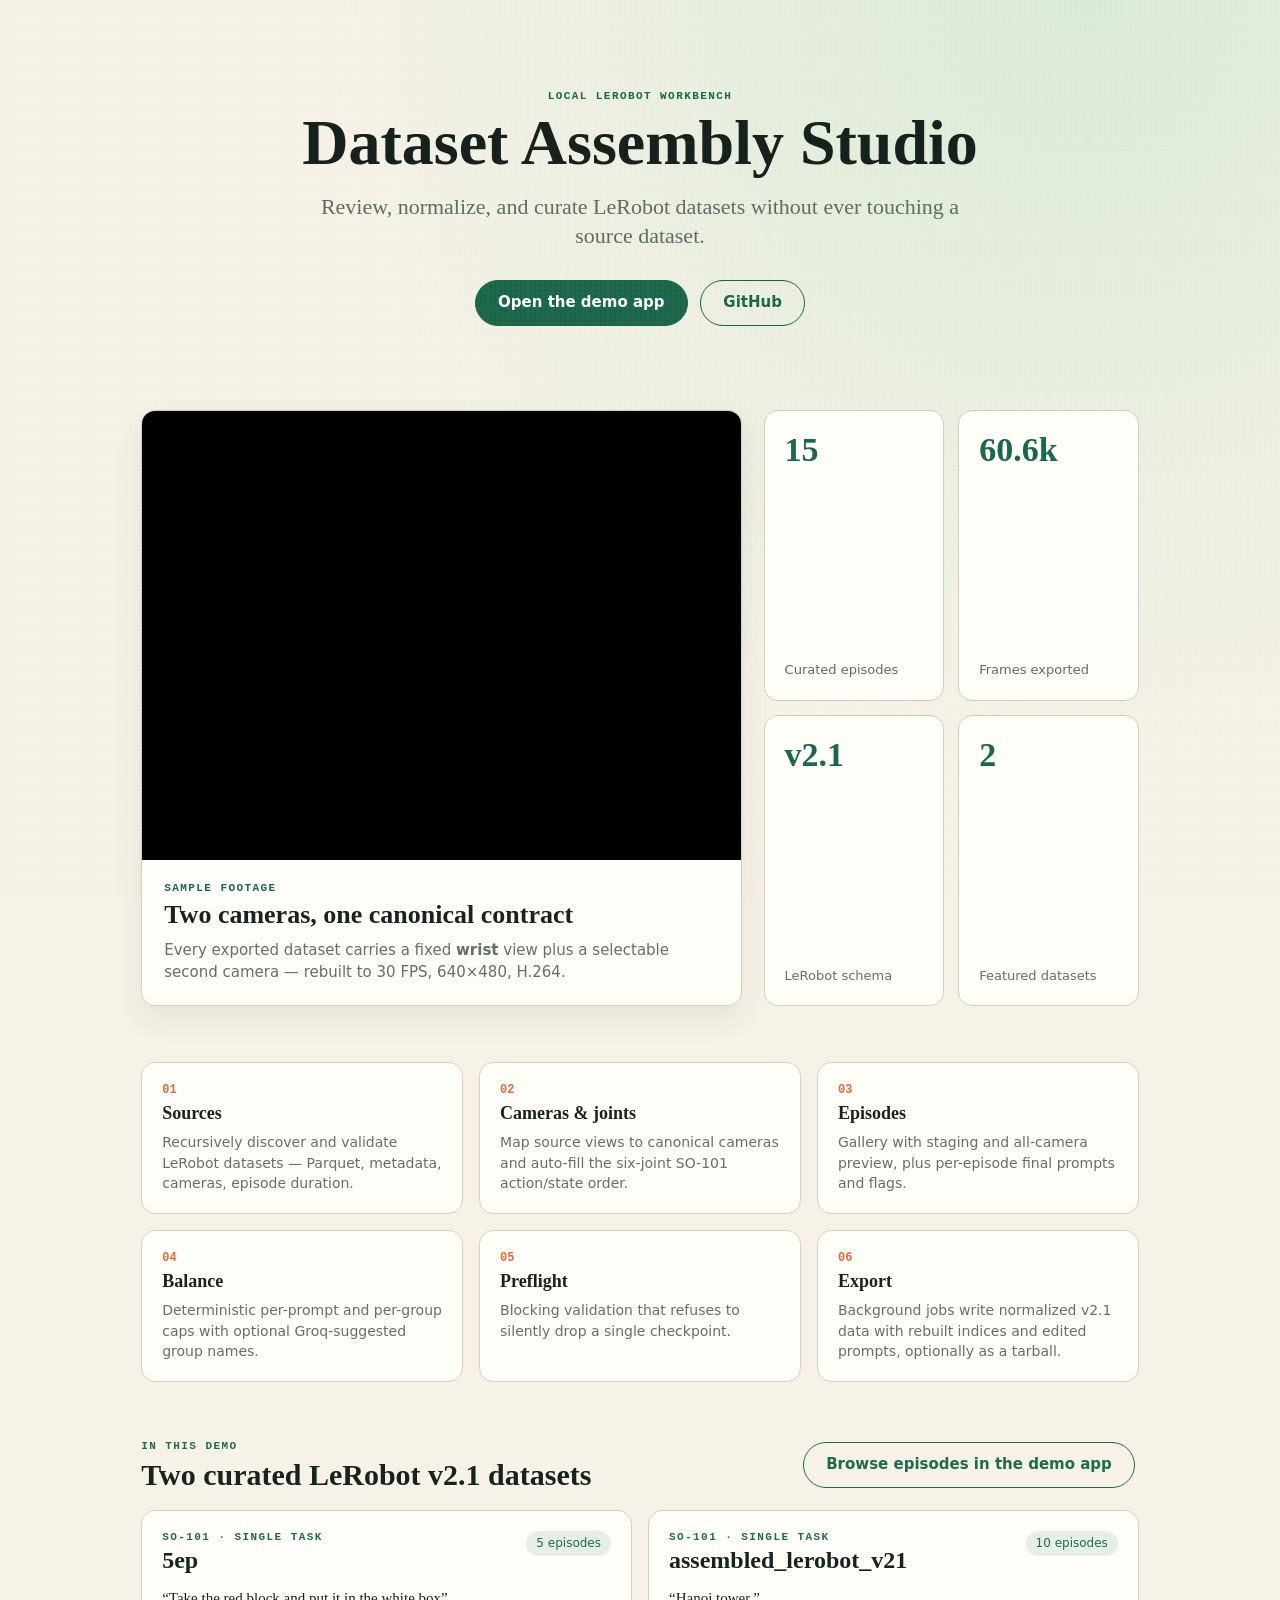
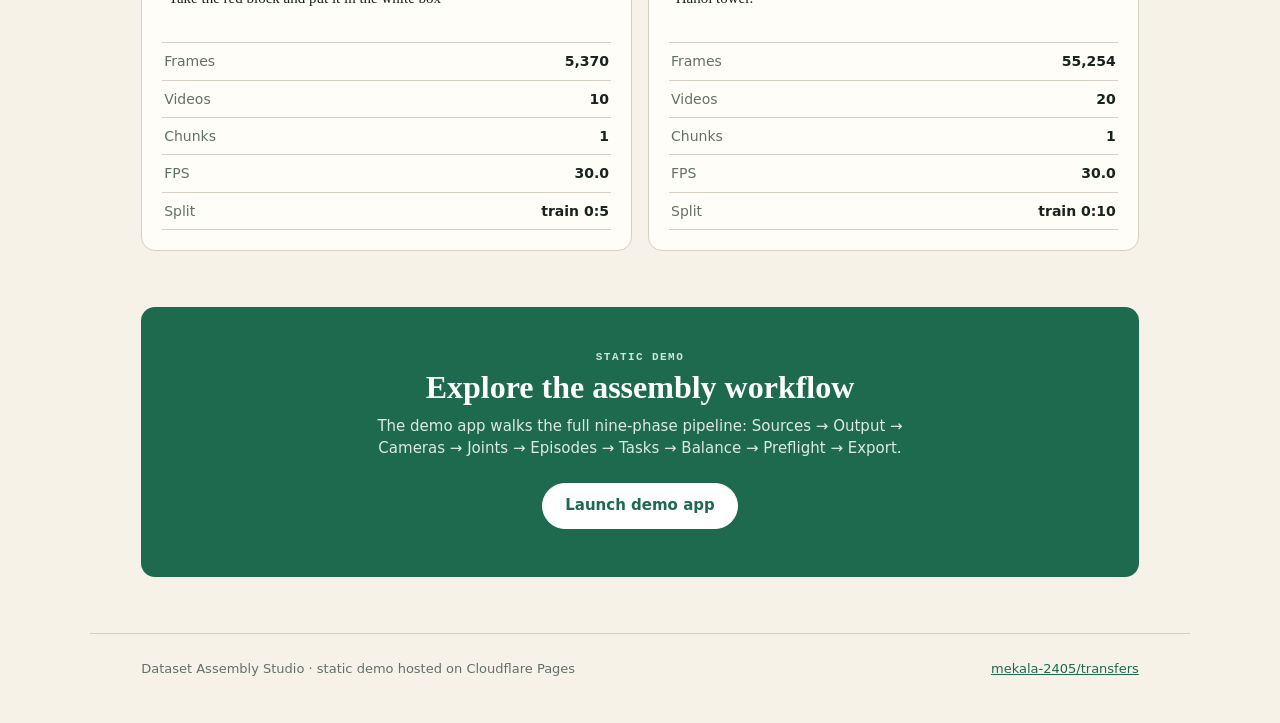
==== site/index.html @ f9f68958 "Readme updated" ====
<!doctype html>
<html lang="en">
  <head>
    <meta charset="utf-8">
    <meta name="viewport" content="width=device-width,initial-scale=1">
    <title>Dataset Assembly Studio — curated LeRobot v2.1 datasets</title>
    <meta name="description" content="Dataset Assembly Studio: discover LeRobot datasets, curate episodes, balance selections, and export verified LeRobot v2.1 data. A static demo site deployed on Cloudflare Pages.">
    <link rel="stylesheet" href="assets/site.css">
  </head>
  <body>
    <a class="skip" href="#main">Skip to content</a>
    <header>
      <p class="eyebrow">LOCAL LEROBOT WORKBENCH</p>
      <h1>Dataset Assembly Studio</h1>
      <p>Review, normalize, and curate LeRobot datasets without ever touching a source dataset.</p>
      <a class="btn primary" href="demo.html">Open the demo app</a>
      <a class="btn" href="https://github.com/mekala-2405/transfers">GitHub</a>
    </header>

    <main id="main">
      <section class="hero">
        <div class="hero-card">
          <video autoplay muted loop playsinline preload="metadata" aria-label="Sample wrist camera footage">
            <source src="assets/media/5ep/wrist_ep01.mp4" type="video/mp4">
          </video>
          <div>
            <p class="eyebrow">SAMPLE FOOTAGE</p>
            <h2>Two cameras, one canonical contract</h2>
            <p>Every exported dataset carries a fixed <strong>wrist</strong> view plus a selectable second camera — rebuilt to 30 FPS, 640×480, H.264.</p>
          </div>
        </div>
        <div class="stats-grid">
          <div><span>15</span><p>Curated episodes</p></div>
          <div><span>60.6k</span><p>Frames exported</p></div>
          <div><span>v2.1</span><p>LeRobot schema</p></div>
          <div><span>2</span><p>Featured datasets</p></div>
        </div>
      </section>

      <section class="feature-grid" aria-label="Workflow phases">
        <article><p class="step">01</p><h2>Sources</h2><p>Recursively discover and validate LeRobot datasets — Parquet, metadata, cameras, episode duration.</p></article>
        <article><p class="step">02</p><h2>Cameras &amp; joints</h2><p>Map source views to canonical cameras and auto-fill the six-joint SO-101 action/state order.</p></article>
        <article><p class="step">03</p><h2>Episodes</h2><p>Gallery with staging and all-camera preview, plus per-episode final prompts and flags.</p></article>
        <article><p class="step">04</p><h2>Balance</h2><p>Deterministic per-prompt and per-group caps with optional Groq-suggested group names.</p></article>
        <article><p class="step">05</p><h2>Preflight</h2><p>Blocking validation that refuses to silently drop a single checkpoint.</p></article>
        <article><p class="step">06</p><h2>Export</h2><p>Background jobs write normalized v2.1 data with rebuilt indices and edited prompts, optionally as a tarball.</p></article>
      </section>

      <section class="datasets" aria-label="Featured datasets">
        <div class="section-head">
          <div><p class="eyebrow">IN THIS DEMO</p><h2>Two curated LeRobot v2.1 datasets</h2></div>
          <a class="btn" href="demo.html">Browse episodes in the demo app</a>
        </div>
        <div class="dataset-grid">
          <article class="dataset-card">
            <div class="card-head">
              <div><p class="eyebrow">SO-101 · SINGLE TASK</p><h3>5ep</h3></div>
              <span class="tag">5 episodes</span>
            </div>
            <p class="task">“Take the red block and put it in the white box”</p>
            <ul>
              <li><span>Frames</span><strong>5,370</strong></li>
              <li><span>Videos</span><strong>10</strong></li>
              <li><span>Chunks</span><strong>1</strong></li>
              <li><span>FPS</span><strong>30.0</strong></li>
              <li><span>Split</span><strong>train 0:5</strong></li>
            </ul>
          </article>
          <article class="dataset-card">
            <div class="card-head">
              <div><p class="eyebrow">SO-101 · SINGLE TASK</p><h3>assembled_lerobot_v21</h3></div>
              <span class="tag">10 episodes</span>
            </div>
            <p class="task">“Hanoi tower.”</p>
            <ul>
              <li><span>Frames</span><strong>55,254</strong></li>
              <li><span>Videos</span><strong>20</strong></li>
              <li><span>Chunks</span><strong>1</strong></li>
              <li><span>FPS</span><strong>30.0</strong></li>
              <li><span>Split</span><strong>train 0:10</strong></li>
            </ul>
          </article>
        </div>
      </section>

      <section class="cta">
        <p class="eyebrow">STATIC DEMO</p>
        <h2>Explore the assembly workflow</h2>
        <p>The demo app walks the full nine-phase pipeline: Sources → Output → Cameras → Joints → Episodes → Tasks → Balance → Preflight → Export.</p>
        <a class="btn primary" href="demo.html">Launch demo app</a>
      </section>
    </main>

    <footer>
      <p>Dataset Assembly Studio · static demo hosted on Cloudflare Pages</p>
      <p><a href="https://github.com/mekala-2405/transfers">mekala-2405/transfers</a></p>
    </footer>
  </body>
</html>
---- site/assets/site.css ----
:root{--ink:#17231e;--muted:#617168;--paper:#f6f2e8;--panel:#fffdf8;--line:#d6d0c2;--leaf:#1e6a4e;--orange:#e26d3d;--red:#a83b35;--radius:14px}*{box-sizing:border-box}body{margin:0;background:radial-gradient(circle at 85% 0,#dcebd8 0,transparent 30%),var(--paper);color:var(--ink);font:15px/1.45 Inter,ui-sans-serif,system-ui,sans-serif}body:before{content:"";position:fixed;inset:0;pointer-events:none;opacity:.15;background-image:linear-gradient(90deg,#000 1px,transparent 1px),linear-gradient(#000 1px,transparent 1px);background-size:5px 5px;mix-blend-mode:soft-light}.skip{position:absolute;left:-999px}.skip:focus{left:1rem;top:1rem;z-index:2;background:#fff;padding:.5rem}a{color:var(--leaf)}.eyebrow{font:700 11px ui-monospace,monospace;letter-spacing:.13em;color:var(--leaf);margin:0}h1,h2,h3,p{margin:0}header{max-width:1100px;margin:auto;padding:clamp(40px,8vw,90px) clamp(18px,4vw,60px) 20px;text-align:center}h1{font:700 clamp(34px,6vw,64px)/1.02 Georgia,serif;margin:8px 0 18px}header>p:not(.eyebrow){font:500 clamp(17px,2.4vw,22px)/1.3 Georgia,serif;color:var(--muted);max-width:640px;margin:0 auto 26px}.btn{display:inline-block;border:1px solid var(--leaf);border-radius:999px;padding:11px 22px;margin:4px;text-decoration:none;color:var(--leaf);font-weight:600}.btn.primary{background:var(--leaf);color:#fff}main{max-width:1100px;margin:auto;padding:clamp(30px,6vw,60px) clamp(18px,4vw,60px) 0}.hero{display:grid;grid-template-columns:1.6fr 1fr;gap:22px;align-items:stretch}.hero-card{background:var(--panel);border:1px solid var(--line);border-radius:var(--radius);overflow:hidden;box-shadow:0 12px 30px rgba(23,39,30,.08)}.hero-card video{width:100%;aspect-ratio:640/480;object-fit:cover;display:block;background:#000}.hero-card>div{padding:22px}.hero-card h2{font:700 clamp(20px,2.6vw,26px)/1.15 Georgia,serif;margin:6px 0 10px}.hero-card p:last-child{color:var(--muted)}.stats-grid{display:grid;grid-template-columns:1fr 1fr;gap:14px}.stats-grid>div{background:var(--panel);border:1px solid var(--line);border-radius:var(--radius);padding:20px;display:flex;flex-direction:column;justify-content:space-between}.stats-grid span{font:700 clamp(24px,3vw,34px) Georgia,serif;color:var(--leaf)}.stats-grid p{color:var(--muted);font-size:13px;margin-top:8px}.feature-grid{display:grid;grid-template-columns:repeat(3,1fr);gap:16px;margin-top:clamp(30px,6vw,56px)}.feature-grid article{background:var(--panel);border:1px solid var(--line);border-radius:var(--radius);padding:20px}.feature-grid .step{font:700 12px ui-monospace,monospace;color:var(--orange)}.feature-grid h2{font:700 18px Georgia,serif;margin:6px 0 8px}.feature-grid p:last-child{color:var(--muted);font-size:14px}.datasets{margin-top:clamp(30px,6vw,56px)}.section-head{display:flex;justify-content:space-between;align-items:end;gap:18px;margin-bottom:18px}.section-head h2{font:700 clamp(22px,3vw,30px) Georgia,serif;margin-top:6px}.dataset-grid{display:grid;grid-template-columns:1fr 1fr;gap:16px}.dataset-card{background:var(--panel);border:1px solid var(--line);border-radius:var(--radius);padding:20px}.card-head{display:flex;justify-content:space-between;align-items:start;gap:12px}.card-head h3{font:700 clamp(19px,2.4vw,24px) Georgia,serif;margin-top:4px;word-break:break-all}.tag{background:#e6efe7;color:var(--leaf);border-radius:999px;padding:4px 10px;font-size:12px;white-space:nowrap}.dataset-card .task{font:500 15px/1.35 Georgia,serif;color:var(--ink);margin:14px 0;min-height:2.7em}.dataset-card ul{list-style:none;margin:0;padding:0;border-top:1px solid var(--line)}.dataset-card li{display:flex;justify-content:space-between;padding:8px 2px;border-bottom:1px solid var(--line);font-size:14px}.dataset-card li span{color:var(--muted)}.dataset-card li strong{font-variant-numeric:tabular-nums}.cta{text-align:center;background:var(--leaf);color:#fff;border-radius:var(--radius);padding:clamp(26px,5vw,44px);margin:clamp(30px,6vw,56px) 0} .cta .eyebrow{color:#cde6d8}.cta h2{font:700 clamp(22px,3vw,32px) Georgia,serif;margin:6px 0 10px}.cta p:not(.eyebrow){opacity:.85;max-width:560px;margin:0 auto 20px}.cta .btn{border-color:#fff;color:#fff}.cta .btn.primary{background:#fff;color:var(--leaf);border-color:#fff}footer{max-width:1100px;margin:auto;padding:26px clamp(18px,4vw,60px) 40px;border-top:1px solid var(--line);display:flex;justify-content:space-between;gap:14px;color:var(--muted);font-size:13px;flex-wrap:wrap}@media(max-width:820px){.hero,.dataset-grid{grid-template-columns:1fr}.feature-grid{grid-template-columns:1fr 1fr}.stats-grid{grid-template-columns:1fr 1fr}.section-head{flex-direction:column;align-items:start}}@media(max-width:540px){.feature-grid{grid-template-columns:1fr}}
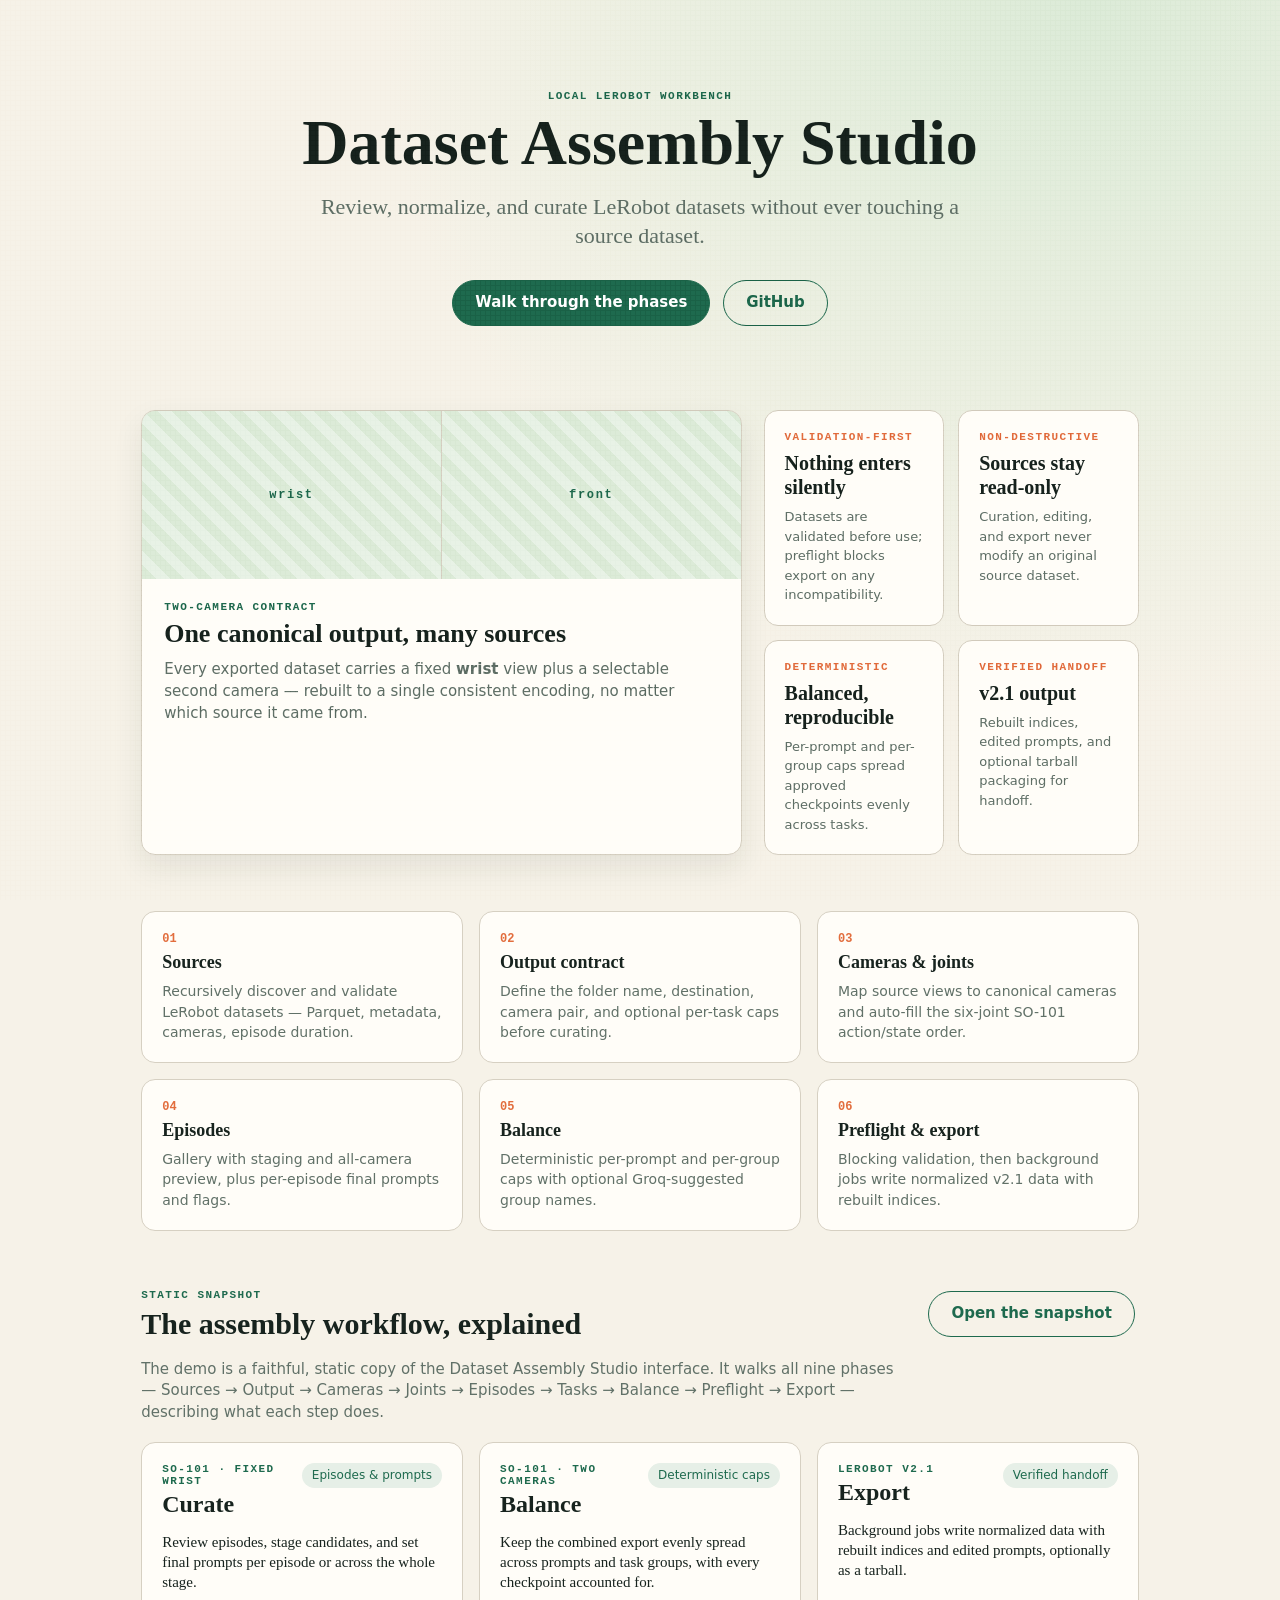
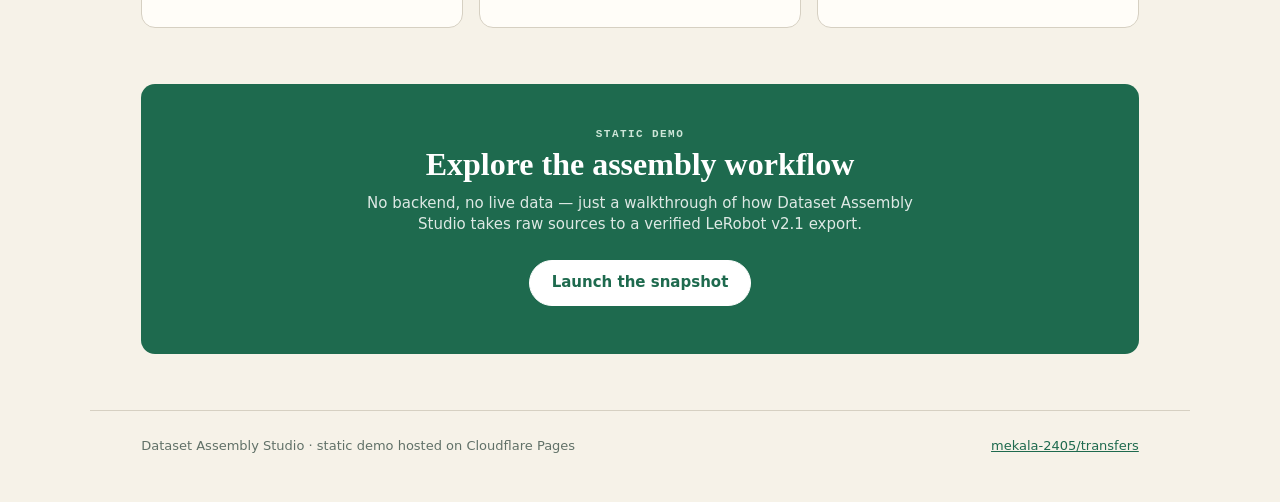
==== commit c23d9922: "Readme updated" ====
--- a/site/index.html
+++ b/site/index.html
@@ -4,7 +4,7 @@
     <meta charset="utf-8">
     <meta name="viewport" content="width=device-width,initial-scale=1">
     <title>Dataset Assembly Studio — curated LeRobot v2.1 datasets</title>
-    <meta name="description" content="Dataset Assembly Studio: discover LeRobot datasets, curate episodes, balance selections, and export verified LeRobot v2.1 data. A static demo site deployed on Cloudflare Pages.">
+    <meta name="description" content="Dataset Assembly Studio: discover LeRobot datasets, curate episodes, balance selections, and export verified LeRobot v2.1 data.">
     <link rel="stylesheet" href="assets/site.css">
   </head>
   <body>
@@ -13,72 +13,67 @@
       <p class="eyebrow">LOCAL LEROBOT WORKBENCH</p>
       <h1>Dataset Assembly Studio</h1>
       <p>Review, normalize, and curate LeRobot datasets without ever touching a source dataset.</p>
-      <a class="btn primary" href="demo.html">Open the demo app</a>
+      <a class="btn primary" href="demo.html">Walk through the phases</a>
       <a class="btn" href="https://github.com/mekala-2405/transfers">GitHub</a>
     </header>
 
     <main id="main">
       <section class="hero">
         <div class="hero-card">
-          <video autoplay muted loop playsinline preload="metadata" aria-label="Sample wrist camera footage">
-            <source src="assets/media/5ep/wrist_ep01.mp4" type="video/mp4">
-          </video>
+          <div class="hero-visual">
+            <div class="cam-label">wrist</div>
+            <div class="cam-label">front</div>
+          </div>
           <div>
-            <p class="eyebrow">SAMPLE FOOTAGE</p>
-            <h2>Two cameras, one canonical contract</h2>
-            <p>Every exported dataset carries a fixed <strong>wrist</strong> view plus a selectable second camera — rebuilt to 30 FPS, 640×480, H.264.</p>
+            <p class="eyebrow">TWO-CAMERA CONTRACT</p>
+            <h2>One canonical output, many sources</h2>
+            <p>Every exported dataset carries a fixed <strong>wrist</strong> view plus a selectable second camera — rebuilt to a single consistent encoding, no matter which source it came from.</p>
           </div>
         </div>
         <div class="stats-grid">
-          <div><span>15</span><p>Curated episodes</p></div>
-          <div><span>60.6k</span><p>Frames exported</p></div>
-          <div><span>v2.1</span><p>LeRobot schema</p></div>
-          <div><span>2</span><p>Featured datasets</p></div>
+          <div><p class="stat-kicker">VALIDATION-FIRST</p><h3>Nothing enters silently</h3><p>Datasets are validated before use; preflight blocks export on any incompatibility.</p></div>
+          <div><p class="stat-kicker">NON-DESTRUCTIVE</p><h3>Sources stay read-only</h3><p>Curation, editing, and export never modify an original source dataset.</p></div>
+          <div><p class="stat-kicker">DETERMINISTIC</p><h3>Balanced, reproducible</h3><p>Per-prompt and per-group caps spread approved checkpoints evenly across tasks.</p></div>
+          <div><p class="stat-kicker">VERIFIED HANDOFF</p><h3>v2.1 output</h3><p>Rebuilt indices, edited prompts, and optional tarball packaging for handoff.</p></div>
         </div>
       </section>
 
       <section class="feature-grid" aria-label="Workflow phases">
         <article><p class="step">01</p><h2>Sources</h2><p>Recursively discover and validate LeRobot datasets — Parquet, metadata, cameras, episode duration.</p></article>
-        <article><p class="step">02</p><h2>Cameras &amp; joints</h2><p>Map source views to canonical cameras and auto-fill the six-joint SO-101 action/state order.</p></article>
-        <article><p class="step">03</p><h2>Episodes</h2><p>Gallery with staging and all-camera preview, plus per-episode final prompts and flags.</p></article>
-        <article><p class="step">04</p><h2>Balance</h2><p>Deterministic per-prompt and per-group caps with optional Groq-suggested group names.</p></article>
-        <article><p class="step">05</p><h2>Preflight</h2><p>Blocking validation that refuses to silently drop a single checkpoint.</p></article>
-        <article><p class="step">06</p><h2>Export</h2><p>Background jobs write normalized v2.1 data with rebuilt indices and edited prompts, optionally as a tarball.</p></article>
+        <article><p class="step">02</p><h2>Output contract</h2><p>Define the folder name, destination, camera pair, and optional per-task caps before curating.</p></article>
+        <article><p class="step">03</p><h2>Cameras &amp; joints</h2><p>Map source views to canonical cameras and auto-fill the six-joint SO-101 action/state order.</p></article>
+        <article><p class="step">04</p><h2>Episodes</h2><p>Gallery with staging and all-camera preview, plus per-episode final prompts and flags.</p></article>
+        <article><p class="step">05</p><h2>Balance</h2><p>Deterministic per-prompt and per-group caps with optional Groq-suggested group names.</p></article>
+        <article><p class="step">06</p><h2>Preflight &amp; export</h2><p>Blocking validation, then background jobs write normalized v2.1 data with rebuilt indices.</p></article>
       </section>
 
-      <section class="datasets" aria-label="Featured datasets">
+      <section class="datasets" aria-label="What the demo shows">
         <div class="section-head">
-          <div><p class="eyebrow">IN THIS DEMO</p><h2>Two curated LeRobot v2.1 datasets</h2></div>
-          <a class="btn" href="demo.html">Browse episodes in the demo app</a>
+          <div><p class="eyebrow">STATIC SNAPSHOT</p><h2>The assembly workflow, explained</h2></div>
+          <a class="btn" href="demo.html">Open the snapshot</a>
         </div>
+        <p class="datasets-intro">The demo is a faithful, static copy of the Dataset Assembly Studio interface. It walks all nine phases — Sources → Output → Cameras → Joints → Episodes → Tasks → Balance → Preflight → Export — describing what each step does.</p>
         <div class="dataset-grid">
           <article class="dataset-card">
             <div class="card-head">
-              <div><p class="eyebrow">SO-101 · SINGLE TASK</p><h3>5ep</h3></div>
-              <span class="tag">5 episodes</span>
+              <div><p class="eyebrow">SO-101 · FIXED WRIST</p><h3>Curate</h3></div>
+              <span class="tag">Episodes &amp; prompts</span>
             </div>
-            <p class="task">“Take the red block and put it in the white box”</p>
-            <ul>
-              <li><span>Frames</span><strong>5,370</strong></li>
-              <li><span>Videos</span><strong>10</strong></li>
-              <li><span>Chunks</span><strong>1</strong></li>
-              <li><span>FPS</span><strong>30.0</strong></li>
-              <li><span>Split</span><strong>train 0:5</strong></li>
-            </ul>
+            <p class="task">Review episodes, stage candidates, and set final prompts per episode or across the whole stage.</p>
           </article>
           <article class="dataset-card">
             <div class="card-head">
-              <div><p class="eyebrow">SO-101 · SINGLE TASK</p><h3>assembled_lerobot_v21</h3></div>
-              <span class="tag">10 episodes</span>
+              <div><p class="eyebrow">SO-101 · TWO CAMERAS</p><h3>Balance</h3></div>
+              <span class="tag">Deterministic caps</span>
             </div>
-            <p class="task">“Hanoi tower.”</p>
-            <ul>
-              <li><span>Frames</span><strong>55,254</strong></li>
-              <li><span>Videos</span><strong>20</strong></li>
-              <li><span>Chunks</span><strong>1</strong></li>
-              <li><span>FPS</span><strong>30.0</strong></li>
-              <li><span>Split</span><strong>train 0:10</strong></li>
-            </ul>
+            <p class="task">Keep the combined export evenly spread across prompts and task groups, with every checkpoint accounted for.</p>
+          </article>
+          <article class="dataset-card">
+            <div class="card-head">
+              <div><p class="eyebrow">LEROBOT V2.1</p><h3>Export</h3></div>
+              <span class="tag">Verified handoff</span>
+            </div>
+            <p class="task">Background jobs write normalized data with rebuilt indices and edited prompts, optionally as a tarball.</p>
           </article>
         </div>
       </section>
@@ -86,8 +81,8 @@
       <section class="cta">
         <p class="eyebrow">STATIC DEMO</p>
         <h2>Explore the assembly workflow</h2>
-        <p>The demo app walks the full nine-phase pipeline: Sources → Output → Cameras → Joints → Episodes → Tasks → Balance → Preflight → Export.</p>
-        <a class="btn primary" href="demo.html">Launch demo app</a>
+        <p>No backend, no live data — just a walkthrough of how Dataset Assembly Studio takes raw sources to a verified LeRobot v2.1 export.</p>
+        <a class="btn primary" href="demo.html">Launch the snapshot</a>
       </section>
     </main>
 
--- a/site/assets/site.css
+++ b/site/assets/site.css
@@ -1 +1 @@
-:root{--ink:#17231e;--muted:#617168;--paper:#f6f2e8;--panel:#fffdf8;--line:#d6d0c2;--leaf:#1e6a4e;--orange:#e26d3d;--red:#a83b35;--radius:14px}*{box-sizing:border-box}body{margin:0;background:radial-gradient(circle at 85% 0,#dcebd8 0,transparent 30%),var(--paper);color:var(--ink);font:15px/1.45 Inter,ui-sans-serif,system-ui,sans-serif}body:before{content:"";position:fixed;inset:0;pointer-events:none;opacity:.15;background-image:linear-gradient(90deg,#000 1px,transparent 1px),linear-gradient(#000 1px,transparent 1px);background-size:5px 5px;mix-blend-mode:soft-light}.skip{position:absolute;left:-999px}.skip:focus{left:1rem;top:1rem;z-index:2;background:#fff;padding:.5rem}a{color:var(--leaf)}.eyebrow{font:700 11px ui-monospace,monospace;letter-spacing:.13em;color:var(--leaf);margin:0}h1,h2,h3,p{margin:0}header{max-width:1100px;margin:auto;padding:clamp(40px,8vw,90px) clamp(18px,4vw,60px) 20px;text-align:center}h1{font:700 clamp(34px,6vw,64px)/1.02 Georgia,serif;margin:8px 0 18px}header>p:not(.eyebrow){font:500 clamp(17px,2.4vw,22px)/1.3 Georgia,serif;color:var(--muted);max-width:640px;margin:0 auto 26px}.btn{display:inline-block;border:1px solid var(--leaf);border-radius:999px;padding:11px 22px;margin:4px;text-decoration:none;color:var(--leaf);font-weight:600}.btn.primary{background:var(--leaf);color:#fff}main{max-width:1100px;margin:auto;padding:clamp(30px,6vw,60px) clamp(18px,4vw,60px) 0}.hero{display:grid;grid-template-columns:1.6fr 1fr;gap:22px;align-items:stretch}.hero-card{background:var(--panel);border:1px solid var(--line);border-radius:var(--radius);overflow:hidden;box-shadow:0 12px 30px rgba(23,39,30,.08)}.hero-card video{width:100%;aspect-ratio:640/480;object-fit:cover;display:block;background:#000}.hero-card>div{padding:22px}.hero-card h2{font:700 clamp(20px,2.6vw,26px)/1.15 Georgia,serif;margin:6px 0 10px}.hero-card p:last-child{color:var(--muted)}.stats-grid{display:grid;grid-template-columns:1fr 1fr;gap:14px}.stats-grid>div{background:var(--panel);border:1px solid var(--line);border-radius:var(--radius);padding:20px;display:flex;flex-direction:column;justify-content:space-between}.stats-grid span{font:700 clamp(24px,3vw,34px) Georgia,serif;color:var(--leaf)}.stats-grid p{color:var(--muted);font-size:13px;margin-top:8px}.feature-grid{display:grid;grid-template-columns:repeat(3,1fr);gap:16px;margin-top:clamp(30px,6vw,56px)}.feature-grid article{background:var(--panel);border:1px solid var(--line);border-radius:var(--radius);padding:20px}.feature-grid .step{font:700 12px ui-monospace,monospace;color:var(--orange)}.feature-grid h2{font:700 18px Georgia,serif;margin:6px 0 8px}.feature-grid p:last-child{color:var(--muted);font-size:14px}.datasets{margin-top:clamp(30px,6vw,56px)}.section-head{display:flex;justify-content:space-between;align-items:end;gap:18px;margin-bottom:18px}.section-head h2{font:700 clamp(22px,3vw,30px) Georgia,serif;margin-top:6px}.dataset-grid{display:grid;grid-template-columns:1fr 1fr;gap:16px}.dataset-card{background:var(--panel);border:1px solid var(--line);border-radius:var(--radius);padding:20px}.card-head{display:flex;justify-content:space-between;align-items:start;gap:12px}.card-head h3{font:700 clamp(19px,2.4vw,24px) Georgia,serif;margin-top:4px;word-break:break-all}.tag{background:#e6efe7;color:var(--leaf);border-radius:999px;padding:4px 10px;font-size:12px;white-space:nowrap}.dataset-card .task{font:500 15px/1.35 Georgia,serif;color:var(--ink);margin:14px 0;min-height:2.7em}.dataset-card ul{list-style:none;margin:0;padding:0;border-top:1px solid var(--line)}.dataset-card li{display:flex;justify-content:space-between;padding:8px 2px;border-bottom:1px solid var(--line);font-size:14px}.dataset-card li span{color:var(--muted)}.dataset-card li strong{font-variant-numeric:tabular-nums}.cta{text-align:center;background:var(--leaf);color:#fff;border-radius:var(--radius);padding:clamp(26px,5vw,44px);margin:clamp(30px,6vw,56px) 0} .cta .eyebrow{color:#cde6d8}.cta h2{font:700 clamp(22px,3vw,32px) Georgia,serif;margin:6px 0 10px}.cta p:not(.eyebrow){opacity:.85;max-width:560px;margin:0 auto 20px}.cta .btn{border-color:#fff;color:#fff}.cta .btn.primary{background:#fff;color:var(--leaf);border-color:#fff}footer{max-width:1100px;margin:auto;padding:26px clamp(18px,4vw,60px) 40px;border-top:1px solid var(--line);display:flex;justify-content:space-between;gap:14px;color:var(--muted);font-size:13px;flex-wrap:wrap}@media(max-width:820px){.hero,.dataset-grid{grid-template-columns:1fr}.feature-grid{grid-template-columns:1fr 1fr}.stats-grid{grid-template-columns:1fr 1fr}.section-head{flex-direction:column;align-items:start}}@media(max-width:540px){.feature-grid{grid-template-columns:1fr}}
+:root{--ink:#17231e;--muted:#617168;--paper:#f6f2e8;--panel:#fffdf8;--line:#d6d0c2;--leaf:#1e6a4e;--orange:#e26d3d;--red:#a83b35;--radius:14px}*{box-sizing:border-box}body{margin:0;background:radial-gradient(circle at 85% 0,#dcebd8 0,transparent 30%),var(--paper);color:var(--ink);font:15px/1.45 Inter,ui-sans-serif,system-ui,sans-serif}body:before{content:"";position:fixed;inset:0;pointer-events:none;opacity:.15;background-image:linear-gradient(90deg,#000 1px,transparent 1px),linear-gradient(#000 1px,transparent 1px);background-size:5px 5px;mix-blend-mode:soft-light}.skip{position:absolute;left:-999px}.skip:focus{left:1rem;top:1rem;z-index:2;background:#fff;padding:.5rem}a{color:var(--leaf)}.eyebrow{font:700 11px ui-monospace,monospace;letter-spacing:.13em;color:var(--leaf);margin:0}h1,h2,h3,p{margin:0}header{max-width:1100px;margin:auto;padding:clamp(40px,8vw,90px) clamp(18px,4vw,60px) 20px;text-align:center}h1{font:700 clamp(34px,6vw,64px)/1.02 Georgia,serif;margin:8px 0 18px}header>p:not(.eyebrow){font:500 clamp(17px,2.4vw,22px)/1.3 Georgia,serif;color:var(--muted);max-width:640px;margin:0 auto 26px}.btn{display:inline-block;border:1px solid var(--leaf);border-radius:999px;padding:11px 22px;margin:4px;text-decoration:none;color:var(--leaf);font-weight:600}.btn.primary{background:var(--leaf);color:#fff}main{max-width:1100px;margin:auto;padding:clamp(30px,6vw,60px) clamp(18px,4vw,60px) 0}.hero{display:grid;grid-template-columns:1.6fr 1fr;gap:22px;align-items:stretch}.hero-card{background:var(--panel);border:1px solid var(--line);border-radius:var(--radius);overflow:hidden;box-shadow:0 12px 30px rgba(23,39,30,.08)}.hero-visual{display:grid;grid-template-columns:1fr 1fr;gap:1px;background:var(--line)}.hero-visual .cam-label{aspect-ratio:16/9;display:flex;align-items:center;justify-content:center;background:repeating-linear-gradient(45deg,#dcebd8 0 10px,#e8f2e6 10px 20px);color:var(--leaf);font:700 12px ui-monospace,monospace;letter-spacing:.14em}.hero-card>div:last-child{padding:22px}.hero-card h2{font:700 clamp(20px,2.6vw,26px)/1.15 Georgia,serif;margin:6px 0 10px}.hero-card p:last-child{color:var(--muted)}.stats-grid{display:grid;grid-template-columns:1fr 1fr;gap:14px}.stats-grid>div{background:var(--panel);border:1px solid var(--line);border-radius:var(--radius);padding:20px;display:flex;flex-direction:column}.stats-grid .stat-kicker{font:700 11px ui-monospace,monospace;letter-spacing:.13em;color:var(--orange)}.stats-grid h3{font:700 clamp(17px,2vw,20px)/1.2 Georgia,serif;margin:8px 0 8px}.stats-grid p:not(.stat-kicker){color:var(--muted);font-size:13px;line-height:1.5}.feature-grid{display:grid;grid-template-columns:repeat(3,1fr);gap:16px;margin-top:clamp(30px,6vw,56px)}.feature-grid article{background:var(--panel);border:1px solid var(--line);border-radius:var(--radius);padding:20px}.feature-grid .step{font:700 12px ui-monospace,monospace;color:var(--orange)}.feature-grid h2{font:700 18px Georgia,serif;margin:6px 0 8px}.feature-grid p:last-child{color:var(--muted);font-size:14px}.datasets{margin-top:clamp(30px,6vw,56px)}.section-head{display:flex;justify-content:space-between;align-items:end;gap:18px;margin-bottom:18px}.section-head h2{font:700 clamp(22px,3vw,30px) Georgia,serif;margin-top:6px}.dataset-grid{display:grid;grid-template-columns:repeat(3,1fr);gap:16px}.dataset-card{background:var(--panel);border:1px solid var(--line);border-radius:var(--radius);padding:20px}.card-head{display:flex;justify-content:space-between;align-items:start;gap:12px}.card-head h3{font:700 clamp(19px,2.4vw,24px) Georgia,serif;margin-top:4px;word-break:break-all}.tag{background:#e6efe7;color:var(--leaf);border-radius:999px;padding:4px 10px;font-size:12px;white-space:nowrap}.dataset-card .task{font:500 15px/1.35 Georgia,serif;color:var(--ink);margin:14px 0}.datasets-intro{color:var(--muted);max-width:760px;margin-bottom:18px}.dataset-card ul{list-style:none;margin:0;padding:0;border-top:1px solid var(--line)}.dataset-card li{display:flex;justify-content:space-between;padding:8px 2px;border-bottom:1px solid var(--line);font-size:14px}.dataset-card li span{color:var(--muted)}.dataset-card li strong{font-variant-numeric:tabular-nums}.cta{text-align:center;background:var(--leaf);color:#fff;border-radius:var(--radius);padding:clamp(26px,5vw,44px);margin:clamp(30px,6vw,56px) 0} .cta .eyebrow{color:#cde6d8}.cta h2{font:700 clamp(22px,3vw,32px) Georgia,serif;margin:6px 0 10px}.cta p:not(.eyebrow){opacity:.85;max-width:560px;margin:0 auto 20px}.cta .btn{border-color:#fff;color:#fff}.cta .btn.primary{background:#fff;color:var(--leaf);border-color:#fff}footer{max-width:1100px;margin:auto;padding:26px clamp(18px,4vw,60px) 40px;border-top:1px solid var(--line);display:flex;justify-content:space-between;gap:14px;color:var(--muted);font-size:13px;flex-wrap:wrap}@media(max-width:980px){.dataset-grid{grid-template-columns:1fr}.hero{grid-template-columns:1fr}.feature-grid{grid-template-columns:1fr 1fr}.stats-grid{grid-template-columns:1fr 1fr}.section-head{flex-direction:column;align-items:start}}@media(max-width:540px){.feature-grid{grid-template-columns:1fr}}
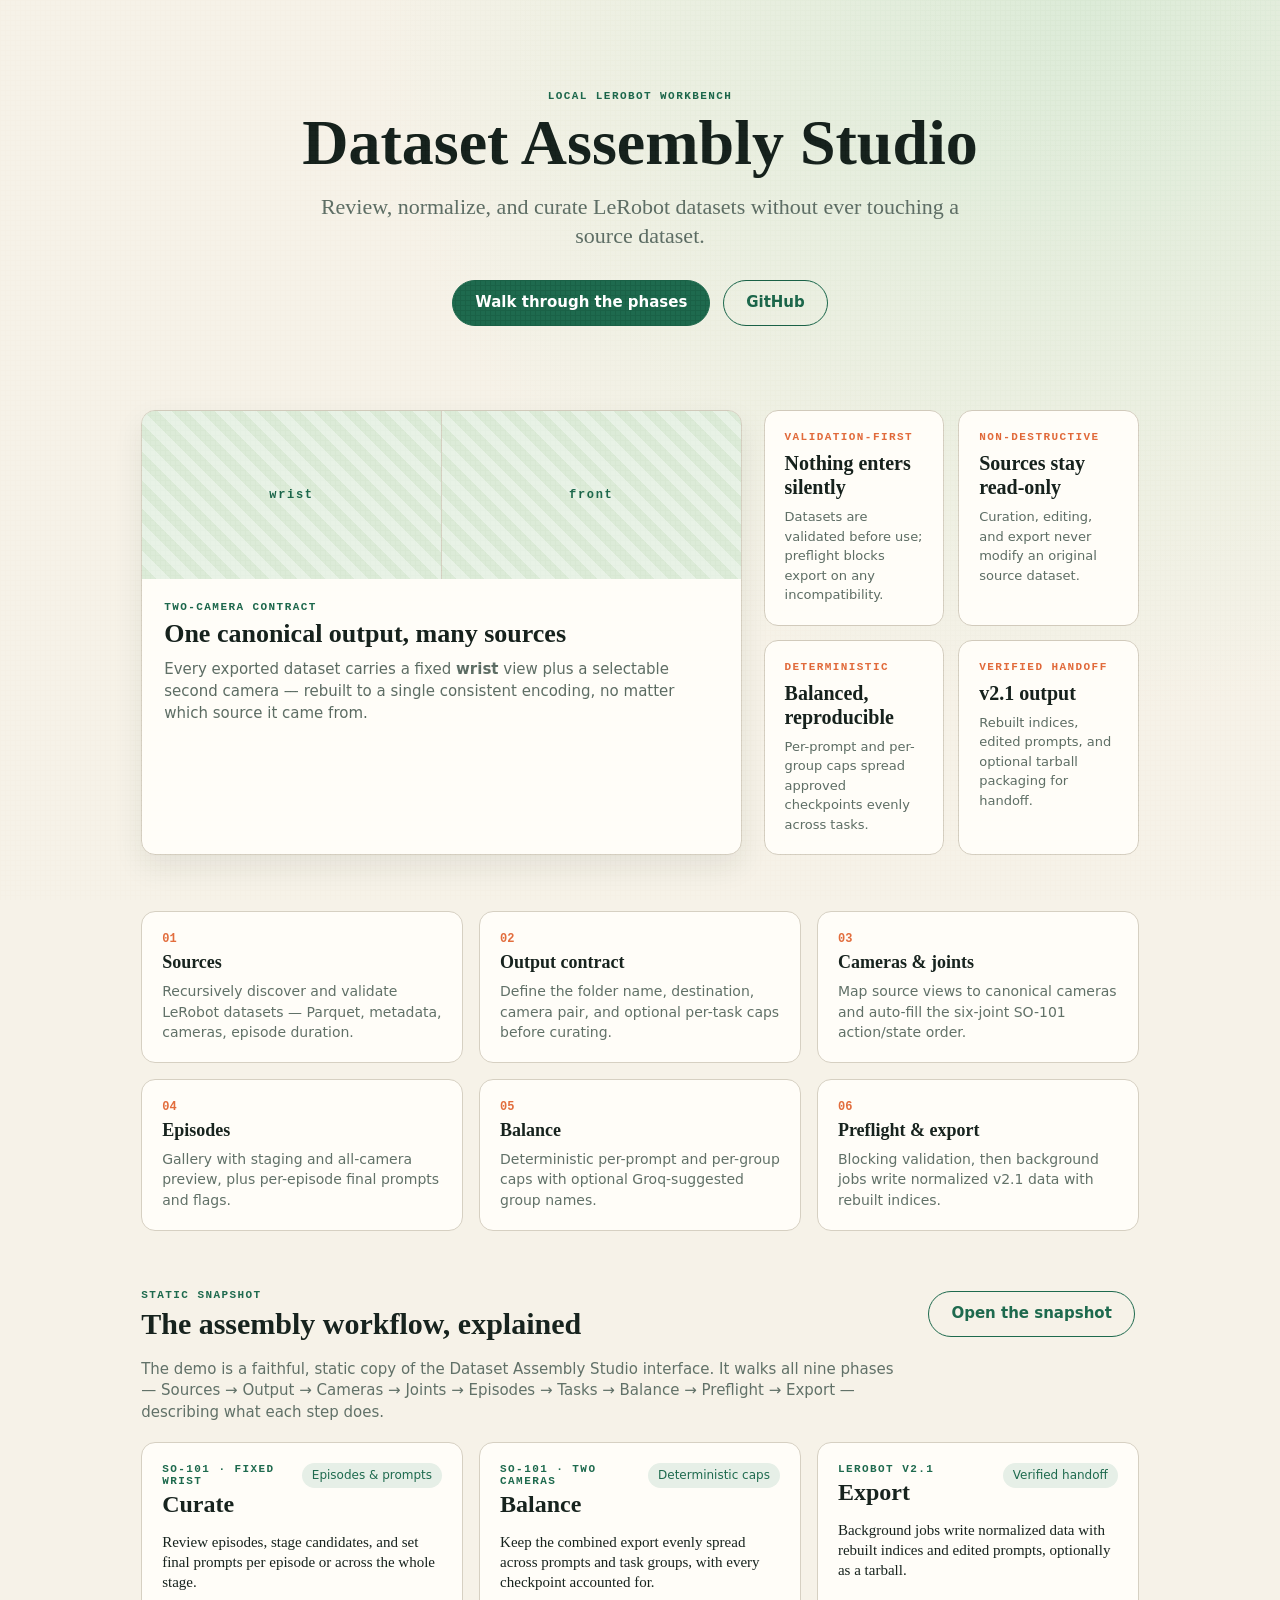
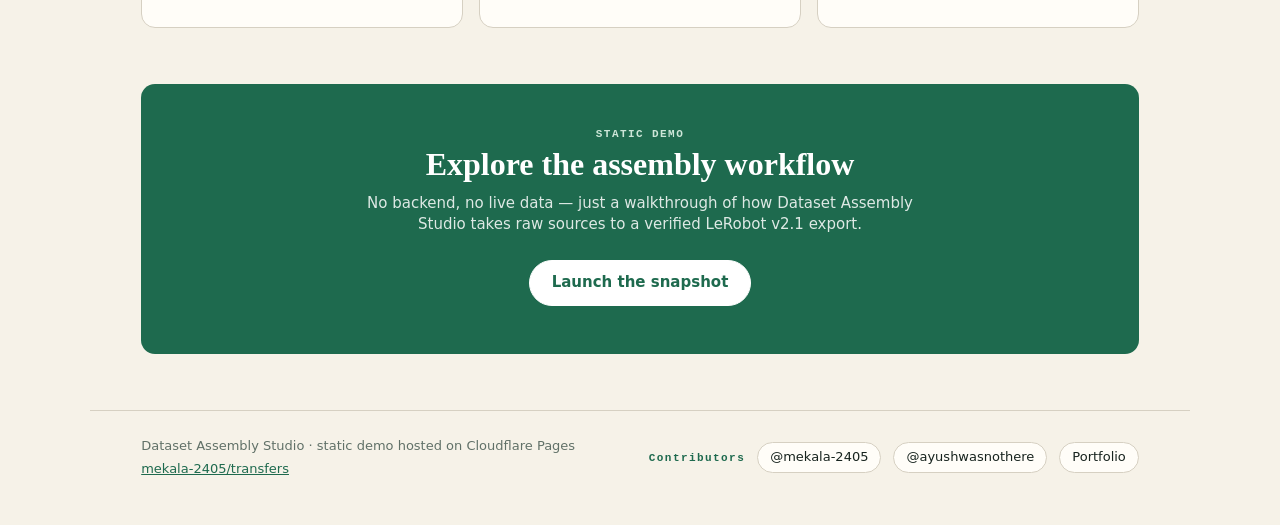
==== commit 79455276: "Add contributors section and portfolio backlink" ====
--- a/site/index.html
+++ b/site/index.html
@@ -87,8 +87,16 @@
     </main>
 
     <footer>
-      <p>Dataset Assembly Studio · static demo hosted on Cloudflare Pages</p>
-      <p><a href="https://github.com/mekala-2405/transfers">mekala-2405/transfers</a></p>
+      <div class="footer-main">
+        <p>Dataset Assembly Studio · static demo hosted on Cloudflare Pages</p>
+        <p><a href="https://github.com/mekala-2405/transfers">mekala-2405/transfers</a></p>
+      </div>
+      <div class="contributors" aria-label="Contributors">
+        <span class="footer-label">Contributors</span>
+        <a href="https://github.com/mekala-2405">@mekala-2405</a>
+        <a href="https://github.com/ayushwasnothere">@ayushwasnothere</a>
+        <a href="https://mharsh.me">Portfolio</a>
+      </div>
     </footer>
   </body>
 </html>
--- a/site/assets/site.css
+++ b/site/assets/site.css
@@ -1 +1 @@
-:root{--ink:#17231e;--muted:#617168;--paper:#f6f2e8;--panel:#fffdf8;--line:#d6d0c2;--leaf:#1e6a4e;--orange:#e26d3d;--red:#a83b35;--radius:14px}*{box-sizing:border-box}body{margin:0;background:radial-gradient(circle at 85% 0,#dcebd8 0,transparent 30%),var(--paper);color:var(--ink);font:15px/1.45 Inter,ui-sans-serif,system-ui,sans-serif}body:before{content:"";position:fixed;inset:0;pointer-events:none;opacity:.15;background-image:linear-gradient(90deg,#000 1px,transparent 1px),linear-gradient(#000 1px,transparent 1px);background-size:5px 5px;mix-blend-mode:soft-light}.skip{position:absolute;left:-999px}.skip:focus{left:1rem;top:1rem;z-index:2;background:#fff;padding:.5rem}a{color:var(--leaf)}.eyebrow{font:700 11px ui-monospace,monospace;letter-spacing:.13em;color:var(--leaf);margin:0}h1,h2,h3,p{margin:0}header{max-width:1100px;margin:auto;padding:clamp(40px,8vw,90px) clamp(18px,4vw,60px) 20px;text-align:center}h1{font:700 clamp(34px,6vw,64px)/1.02 Georgia,serif;margin:8px 0 18px}header>p:not(.eyebrow){font:500 clamp(17px,2.4vw,22px)/1.3 Georgia,serif;color:var(--muted);max-width:640px;margin:0 auto 26px}.btn{display:inline-block;border:1px solid var(--leaf);border-radius:999px;padding:11px 22px;margin:4px;text-decoration:none;color:var(--leaf);font-weight:600}.btn.primary{background:var(--leaf);color:#fff}main{max-width:1100px;margin:auto;padding:clamp(30px,6vw,60px) clamp(18px,4vw,60px) 0}.hero{display:grid;grid-template-columns:1.6fr 1fr;gap:22px;align-items:stretch}.hero-card{background:var(--panel);border:1px solid var(--line);border-radius:var(--radius);overflow:hidden;box-shadow:0 12px 30px rgba(23,39,30,.08)}.hero-visual{display:grid;grid-template-columns:1fr 1fr;gap:1px;background:var(--line)}.hero-visual .cam-label{aspect-ratio:16/9;display:flex;align-items:center;justify-content:center;background:repeating-linear-gradient(45deg,#dcebd8 0 10px,#e8f2e6 10px 20px);color:var(--leaf);font:700 12px ui-monospace,monospace;letter-spacing:.14em}.hero-card>div:last-child{padding:22px}.hero-card h2{font:700 clamp(20px,2.6vw,26px)/1.15 Georgia,serif;margin:6px 0 10px}.hero-card p:last-child{color:var(--muted)}.stats-grid{display:grid;grid-template-columns:1fr 1fr;gap:14px}.stats-grid>div{background:var(--panel);border:1px solid var(--line);border-radius:var(--radius);padding:20px;display:flex;flex-direction:column}.stats-grid .stat-kicker{font:700 11px ui-monospace,monospace;letter-spacing:.13em;color:var(--orange)}.stats-grid h3{font:700 clamp(17px,2vw,20px)/1.2 Georgia,serif;margin:8px 0 8px}.stats-grid p:not(.stat-kicker){color:var(--muted);font-size:13px;line-height:1.5}.feature-grid{display:grid;grid-template-columns:repeat(3,1fr);gap:16px;margin-top:clamp(30px,6vw,56px)}.feature-grid article{background:var(--panel);border:1px solid var(--line);border-radius:var(--radius);padding:20px}.feature-grid .step{font:700 12px ui-monospace,monospace;color:var(--orange)}.feature-grid h2{font:700 18px Georgia,serif;margin:6px 0 8px}.feature-grid p:last-child{color:var(--muted);font-size:14px}.datasets{margin-top:clamp(30px,6vw,56px)}.section-head{display:flex;justify-content:space-between;align-items:end;gap:18px;margin-bottom:18px}.section-head h2{font:700 clamp(22px,3vw,30px) Georgia,serif;margin-top:6px}.dataset-grid{display:grid;grid-template-columns:repeat(3,1fr);gap:16px}.dataset-card{background:var(--panel);border:1px solid var(--line);border-radius:var(--radius);padding:20px}.card-head{display:flex;justify-content:space-between;align-items:start;gap:12px}.card-head h3{font:700 clamp(19px,2.4vw,24px) Georgia,serif;margin-top:4px;word-break:break-all}.tag{background:#e6efe7;color:var(--leaf);border-radius:999px;padding:4px 10px;font-size:12px;white-space:nowrap}.dataset-card .task{font:500 15px/1.35 Georgia,serif;color:var(--ink);margin:14px 0}.datasets-intro{color:var(--muted);max-width:760px;margin-bottom:18px}.dataset-card ul{list-style:none;margin:0;padding:0;border-top:1px solid var(--line)}.dataset-card li{display:flex;justify-content:space-between;padding:8px 2px;border-bottom:1px solid var(--line);font-size:14px}.dataset-card li span{color:var(--muted)}.dataset-card li strong{font-variant-numeric:tabular-nums}.cta{text-align:center;background:var(--leaf);color:#fff;border-radius:var(--radius);padding:clamp(26px,5vw,44px);margin:clamp(30px,6vw,56px) 0} .cta .eyebrow{color:#cde6d8}.cta h2{font:700 clamp(22px,3vw,32px) Georgia,serif;margin:6px 0 10px}.cta p:not(.eyebrow){opacity:.85;max-width:560px;margin:0 auto 20px}.cta .btn{border-color:#fff;color:#fff}.cta .btn.primary{background:#fff;color:var(--leaf);border-color:#fff}footer{max-width:1100px;margin:auto;padding:26px clamp(18px,4vw,60px) 40px;border-top:1px solid var(--line);display:flex;justify-content:space-between;gap:14px;color:var(--muted);font-size:13px;flex-wrap:wrap}@media(max-width:980px){.dataset-grid{grid-template-columns:1fr}.hero{grid-template-columns:1fr}.feature-grid{grid-template-columns:1fr 1fr}.stats-grid{grid-template-columns:1fr 1fr}.section-head{flex-direction:column;align-items:start}}@media(max-width:540px){.feature-grid{grid-template-columns:1fr}}
+:root{--ink:#17231e;--muted:#617168;--paper:#f6f2e8;--panel:#fffdf8;--line:#d6d0c2;--leaf:#1e6a4e;--orange:#e26d3d;--red:#a83b35;--radius:14px}*{box-sizing:border-box}body{margin:0;background:radial-gradient(circle at 85% 0,#dcebd8 0,transparent 30%),var(--paper);color:var(--ink);font:15px/1.45 Inter,ui-sans-serif,system-ui,sans-serif}body:before{content:"";position:fixed;inset:0;pointer-events:none;opacity:.15;background-image:linear-gradient(90deg,#000 1px,transparent 1px),linear-gradient(#000 1px,transparent 1px);background-size:5px 5px;mix-blend-mode:soft-light}.skip{position:absolute;left:-999px}.skip:focus{left:1rem;top:1rem;z-index:2;background:#fff;padding:.5rem}a{color:var(--leaf)}.eyebrow{font:700 11px ui-monospace,monospace;letter-spacing:.13em;color:var(--leaf);margin:0}h1,h2,h3,p{margin:0}header{max-width:1100px;margin:auto;padding:clamp(40px,8vw,90px) clamp(18px,4vw,60px) 20px;text-align:center}h1{font:700 clamp(34px,6vw,64px)/1.02 Georgia,serif;margin:8px 0 18px}header>p:not(.eyebrow){font:500 clamp(17px,2.4vw,22px)/1.3 Georgia,serif;color:var(--muted);max-width:640px;margin:0 auto 26px}.btn{display:inline-block;border:1px solid var(--leaf);border-radius:999px;padding:11px 22px;margin:4px;text-decoration:none;color:var(--leaf);font-weight:600}.btn.primary{background:var(--leaf);color:#fff}main{max-width:1100px;margin:auto;padding:clamp(30px,6vw,60px) clamp(18px,4vw,60px) 0}.hero{display:grid;grid-template-columns:1.6fr 1fr;gap:22px;align-items:stretch}.hero-card{background:var(--panel);border:1px solid var(--line);border-radius:var(--radius);overflow:hidden;box-shadow:0 12px 30px rgba(23,39,30,.08)}.hero-visual{display:grid;grid-template-columns:1fr 1fr;gap:1px;background:var(--line)}.hero-visual .cam-label{aspect-ratio:16/9;display:flex;align-items:center;justify-content:center;background:repeating-linear-gradient(45deg,#dcebd8 0 10px,#e8f2e6 10px 20px);color:var(--leaf);font:700 12px ui-monospace,monospace;letter-spacing:.14em}.hero-card>div:last-child{padding:22px}.hero-card h2{font:700 clamp(20px,2.6vw,26px)/1.15 Georgia,serif;margin:6px 0 10px}.hero-card p:last-child{color:var(--muted)}.stats-grid{display:grid;grid-template-columns:1fr 1fr;gap:14px}.stats-grid>div{background:var(--panel);border:1px solid var(--line);border-radius:var(--radius);padding:20px;display:flex;flex-direction:column}.stats-grid .stat-kicker{font:700 11px ui-monospace,monospace;letter-spacing:.13em;color:var(--orange)}.stats-grid h3{font:700 clamp(17px,2vw,20px)/1.2 Georgia,serif;margin:8px 0 8px}.stats-grid p:not(.stat-kicker){color:var(--muted);font-size:13px;line-height:1.5}.feature-grid{display:grid;grid-template-columns:repeat(3,1fr);gap:16px;margin-top:clamp(30px,6vw,56px)}.feature-grid article{background:var(--panel);border:1px solid var(--line);border-radius:var(--radius);padding:20px}.feature-grid .step{font:700 12px ui-monospace,monospace;color:var(--orange)}.feature-grid h2{font:700 18px Georgia,serif;margin:6px 0 8px}.feature-grid p:last-child{color:var(--muted);font-size:14px}.datasets{margin-top:clamp(30px,6vw,56px)}.section-head{display:flex;justify-content:space-between;align-items:end;gap:18px;margin-bottom:18px}.section-head h2{font:700 clamp(22px,3vw,30px) Georgia,serif;margin-top:6px}.dataset-grid{display:grid;grid-template-columns:repeat(3,1fr);gap:16px}.dataset-card{background:var(--panel);border:1px solid var(--line);border-radius:var(--radius);padding:20px}.card-head{display:flex;justify-content:space-between;align-items:start;gap:12px}.card-head h3{font:700 clamp(19px,2.4vw,24px) Georgia,serif;margin-top:4px;word-break:break-all}.tag{background:#e6efe7;color:var(--leaf);border-radius:999px;padding:4px 10px;font-size:12px;white-space:nowrap}.dataset-card .task{font:500 15px/1.35 Georgia,serif;color:var(--ink);margin:14px 0}.datasets-intro{color:var(--muted);max-width:760px;margin-bottom:18px}.dataset-card ul{list-style:none;margin:0;padding:0;border-top:1px solid var(--line)}.dataset-card li{display:flex;justify-content:space-between;padding:8px 2px;border-bottom:1px solid var(--line);font-size:14px}.dataset-card li span{color:var(--muted)}.dataset-card li strong{font-variant-numeric:tabular-nums}.cta{text-align:center;background:var(--leaf);color:#fff;border-radius:var(--radius);padding:clamp(26px,5vw,44px);margin:clamp(30px,6vw,56px) 0} .cta .eyebrow{color:#cde6d8}.cta h2{font:700 clamp(22px,3vw,32px) Georgia,serif;margin:6px 0 10px}.cta p:not(.eyebrow){opacity:.85;max-width:560px;margin:0 auto 20px}.cta .btn{border-color:#fff;color:#fff}.cta .btn.primary{background:#fff;color:var(--leaf);border-color:#fff}footer{max-width:1100px;margin:auto;padding:26px clamp(18px,4vw,60px) 40px;border-top:1px solid var(--line);display:flex;justify-content:space-between;gap:14px;color:var(--muted);font-size:13px;flex-wrap:wrap}.footer-main{display:flex;flex-direction:column;gap:4px}.contributors{display:flex;align-items:center;gap:12px;flex-wrap:wrap}.footer-label{font:700 11px ui-monospace,monospace;letter-spacing:.13em;color:var(--leaf)}.contributors a{text-decoration:none;border:1px solid var(--line);border-radius:999px;padding:5px 12px;color:var(--ink);background:var(--panel);transition:border-color .15s,color .15s}.contributors a:hover{border-color:var(--leaf);color:var(--leaf)}@media(max-width:980px){.dataset-grid{grid-template-columns:1fr}.hero{grid-template-columns:1fr}.feature-grid{grid-template-columns:1fr 1fr}.stats-grid{grid-template-columns:1fr 1fr}.section-head{flex-direction:column;align-items:start}}@media(max-width:540px){.feature-grid{grid-template-columns:1fr}}
